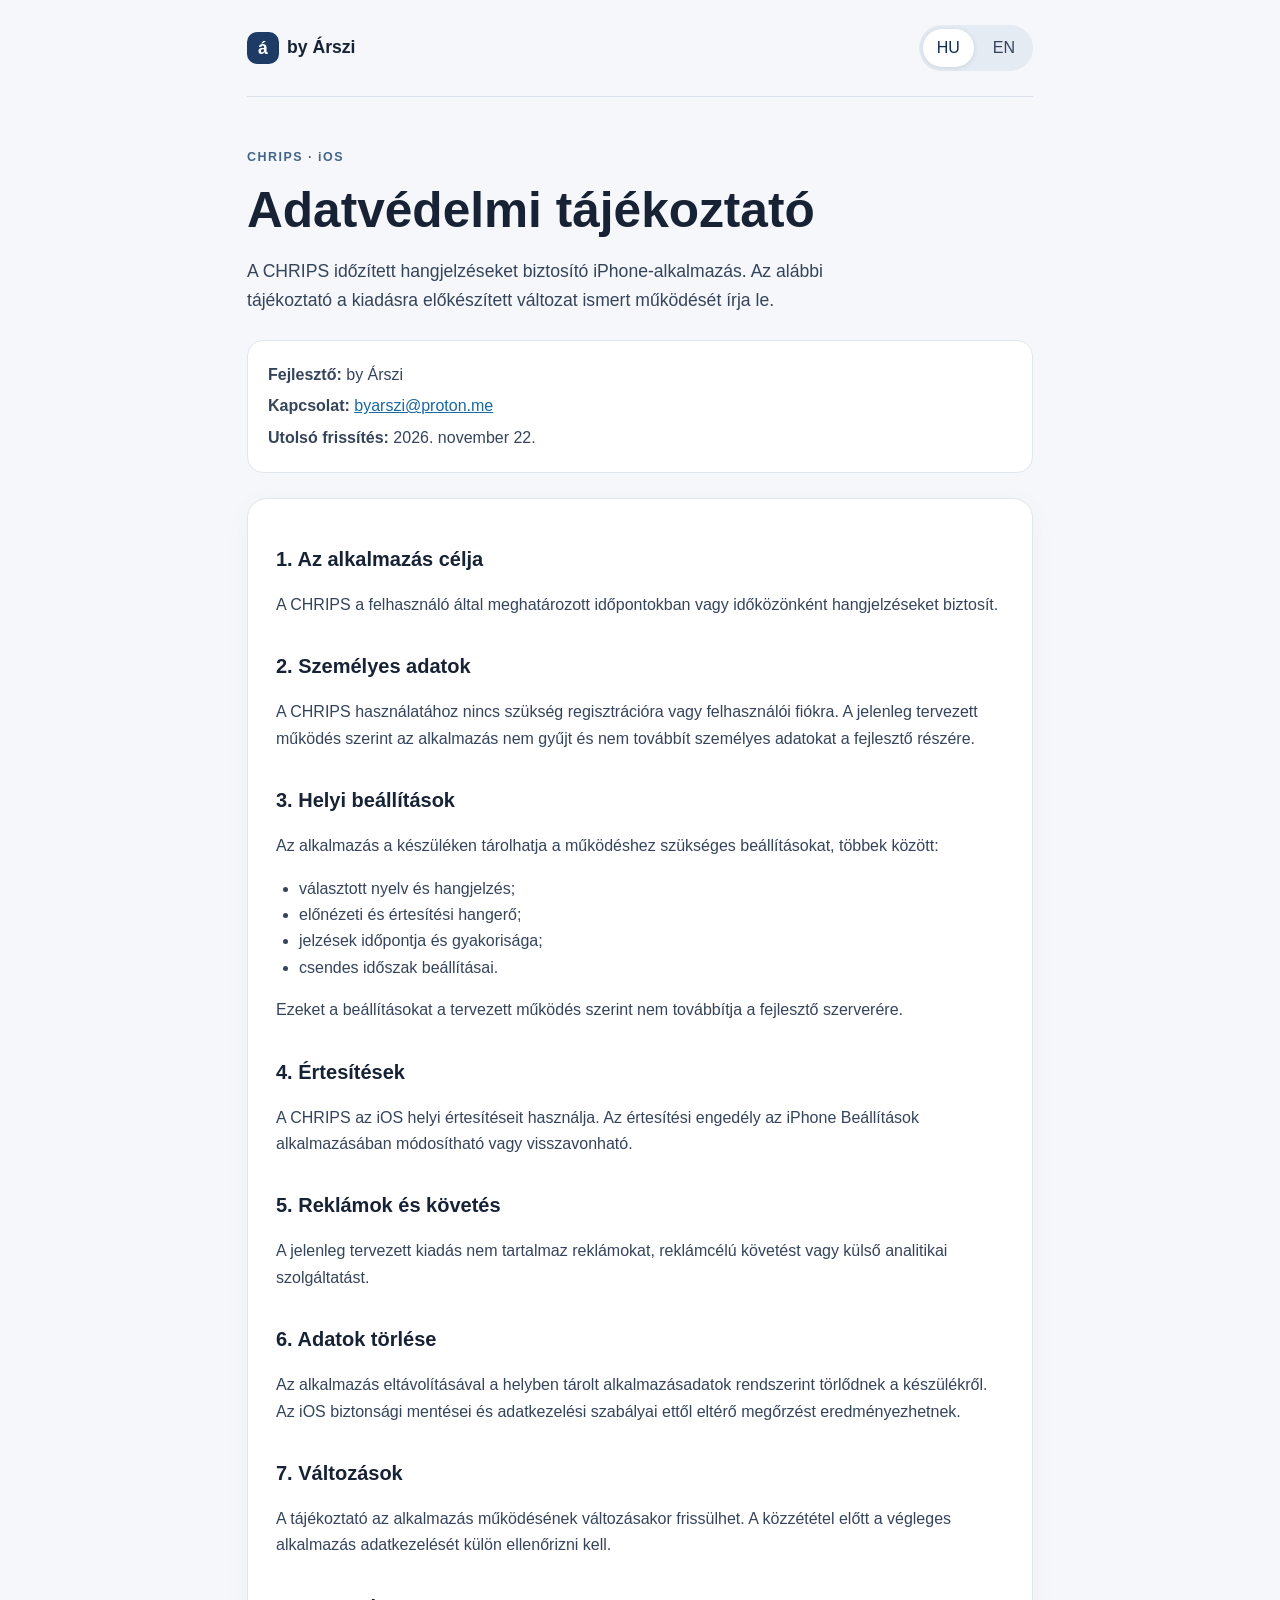
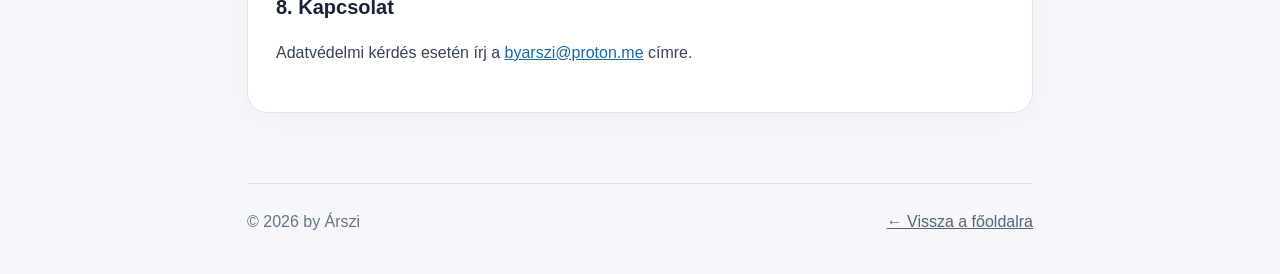
==== chrips-privacy.html @ 4487c19c "Add files via upload" ====
<!doctype html>
<html lang="hu"><head><meta charset="utf-8"><meta name="viewport" content="width=device-width,initial-scale=1"><meta name="theme-color" content="#f5f7fa"><meta name="description" content="CHRIPS – adatvédelmi tájékoztató / Privacy Policy"><title>CHRIPS | Adatvédelem – by Árszi</title>
<style>
:root{color-scheme:light;font-family:-apple-system,BlinkMacSystemFont,"Segoe UI",sans-serif;background:#f5f7fa;color:#172235}*{box-sizing:border-box}body{margin:0;line-height:1.65}a{color:#1768a3}a:focus-visible,button:focus-visible{outline:3px solid #4b9fef;outline-offset:3px}.wrap{max-width:830px;margin:auto;padding:0 22px}header{display:flex;justify-content:space-between;align-items:center;gap:16px;padding:25px 0;border-bottom:1px solid #dce3ec}.brand{font-weight:750;text-decoration:none;color:#172235;font-size:1.1rem}.mark{display:inline-grid;place-items:center;width:32px;height:32px;border-radius:10px;background:#1e3b65;color:white;margin-right:8px}.switch{display:flex;gap:5px;background:#e5ebf2;border-radius:999px;padding:4px}.switch button{font:inherit;border:0;border-radius:999px;padding:6px 14px;background:transparent;color:#35445b;cursor:pointer}.switch button[aria-pressed="true"]{background:#fff;color:#102d50;box-shadow:0 1px 5px #1b355020}main{padding:46px 0 70px}.eyebrow{font-weight:700;letter-spacing:.12em;font-size:.78rem;color:#426589}h1{font-size:clamp(2rem,6vw,3.1rem);line-height:1.16;margin:12px 0 14px}h2{font-size:1.25rem;margin:32px 0 8px}p,li{color:#35445b}.intro{font-size:1.1rem;max-width:660px}.meta{margin:25px 0;padding:16px 20px;background:#fff;border:1px solid #e0e6ee;border-radius:16px}.meta p{margin:5px 0}.content{background:white;border:1px solid #e0e6ee;border-radius:20px;padding:12px 28px 30px;box-shadow:0 6px 30px #18355408}ul{padding-left:23px}footer{border-top:1px solid #dce3ec;padding:25px 0 38px;color:#657388;display:flex;gap:18px;flex-wrap:wrap;justify-content:space-between}footer a{color:#53657d}[hidden]{display:none!important}@media(max-width:520px){header{padding:17px 0}main{padding:28px 0 45px}.content{padding:8px 19px 25px}.wrap{padding:0 16px}}
</style></head><body><div class="wrap"><header><a class="brand" href="index.html"><span class="mark">á</span>by Árszi</a><div class="switch" role="group" aria-label="Language / Nyelv"><button id="huBtn" type="button" aria-pressed="true">HU</button><button id="enBtn" type="button" aria-pressed="false">EN</button></div></header><main>
<section id="hu" lang="hu"><span class="eyebrow">CHRIPS · iOS</span><h1>Adatvédelmi tájékoztató</h1><p class="intro">A CHRIPS időzített hangjelzéseket biztosító iPhone-alkalmazás. Az alábbi tájékoztató a kiadásra előkészített változat ismert működését írja le.</p><div class="meta"><p><strong>Fejlesztő:</strong> by Árszi</p><p><strong>Kapcsolat:</strong> <a href="mailto:byarszi@proton.me">byarszi@proton.me</a></p><p><strong>Utolsó frissítés:</strong> 2026. november 22.</p></div><div class="content"><h2>1. Az alkalmazás célja</h2><p>A CHRIPS a felhasználó által meghatározott időpontokban vagy időközönként hangjelzéseket biztosít.</p><h2>2. Személyes adatok</h2><p>A CHRIPS használatához nincs szükség regisztrációra vagy felhasználói fiókra. A jelenleg tervezett működés szerint az alkalmazás nem gyűjt és nem továbbít személyes adatokat a fejlesztő részére.</p><h2>3. Helyi beállítások</h2><p>Az alkalmazás a készüléken tárolhatja a működéshez szükséges beállításokat, többek között:</p><ul><li>választott nyelv és hangjelzés;</li><li>előnézeti és értesítési hangerő;</li><li>jelzések időpontja és gyakorisága;</li><li>csendes időszak beállításai.</li></ul><p>Ezeket a beállításokat a tervezett működés szerint nem továbbítja a fejlesztő szerverére.</p><h2>4. Értesítések</h2><p>A CHRIPS az iOS helyi értesítéseit használja. Az értesítési engedély az iPhone Beállítások alkalmazásában módosítható vagy visszavonható.</p><h2>5. Reklámok és követés</h2><p>A jelenleg tervezett kiadás nem tartalmaz reklámokat, reklámcélú követést vagy külső analitikai szolgáltatást.</p><h2>6. Adatok törlése</h2><p>Az alkalmazás eltávolításával a helyben tárolt alkalmazásadatok rendszerint törlődnek a készülékről. Az iOS biztonsági mentései és adatkezelési szabályai ettől eltérő megőrzést eredményezhetnek.</p><h2>7. Változások</h2><p>A tájékoztató az alkalmazás működésének változásakor frissülhet. A közzététel előtt a végleges alkalmazás adatkezelését külön ellenőrizni kell.</p><h2>8. Kapcsolat</h2><p>Adatvédelmi kérdés esetén írj a <a href="mailto:byarszi@proton.me">byarszi@proton.me</a> címre.</p></div></section>
<section id="en" lang="en" hidden><span class="eyebrow">CHRIPS · iOS</span><h1>Privacy Policy</h1><p class="intro">CHRIPS is an iPhone app for scheduled sound alerts. This notice describes the currently understood behavior of the version being prepared for release.</p><div class="meta"><p><strong>Developer:</strong> by Árszi</p><p><strong>Contact:</strong> <a href="mailto:byarszi@proton.me">byarszi@proton.me</a></p><p><strong>Last updated:</strong> November 22, 2026</p></div><div class="content"><h2>1. Purpose</h2><p>CHRIPS provides sound alerts at times or intervals chosen by the user.</p><h2>2. Personal information</h2><p>No registration or user account is required. Under the currently planned operation, CHRIPS does not collect or transmit personal information to the developer.</p><h2>3. Settings stored on your device</h2><p>The app may store settings needed for its operation on your device, including:</p><ul><li>selected language and sound;</li><li>preview and notification volume;</li><li>alert times and frequency;</li><li>quiet hours settings.</li></ul><p>Under the planned operation, these settings are not sent to a developer-operated server.</p><h2>4. Notifications</h2><p>CHRIPS uses local iOS notifications. You can change or revoke notification permission in your iPhone's Settings.</p><h2>5. Ads and tracking</h2><p>The currently planned release does not include advertisements, advertising tracking, or third-party analytics.</p><h2>6. Deleting data</h2><p>Removing the app normally deletes its locally stored app data from the device. iOS backups and data retention behavior may differ.</p><h2>7. Changes</h2><p>This policy may be updated if the app's functionality changes. The final release's data practices must be verified before publication.</p><h2>8. Contact</h2><p>For privacy questions, contact <a href="mailto:byarszi@proton.me">byarszi@proton.me</a>.</p></div></section>
</main><footer><span>© <span id="year">2026</span> by Árszi</span><a href="index.html" id="back">← Vissza a főoldalra</a></footer></div><script>
(function(){const hu=document.getElementById('hu'),en=document.getElementById('en'),hb=document.getElementById('huBtn'),eb=document.getElementById('enBtn'),back=document.getElementById('back');function setLang(lang){const isHu=lang==='hu';hu.hidden=!isHu;en.hidden=isHu;hb.setAttribute('aria-pressed',String(isHu));eb.setAttribute('aria-pressed',String(!isHu));document.documentElement.lang=lang;document.title=isHu?'CHRIPS | Adatvédelem – by Árszi':'CHRIPS | Privacy Policy – by Árszi';back.textContent=isHu?'← Vissza a főoldalra':'← Back to homepage';}hb.addEventListener('click',()=>setLang('hu'));eb.addEventListener('click',()=>setLang('en'));setLang(new URLSearchParams(location.search).get('lang')==='en'?'en':'hu');document.getElementById('year').textContent=new Date().getFullYear();})();
</script></body></html>
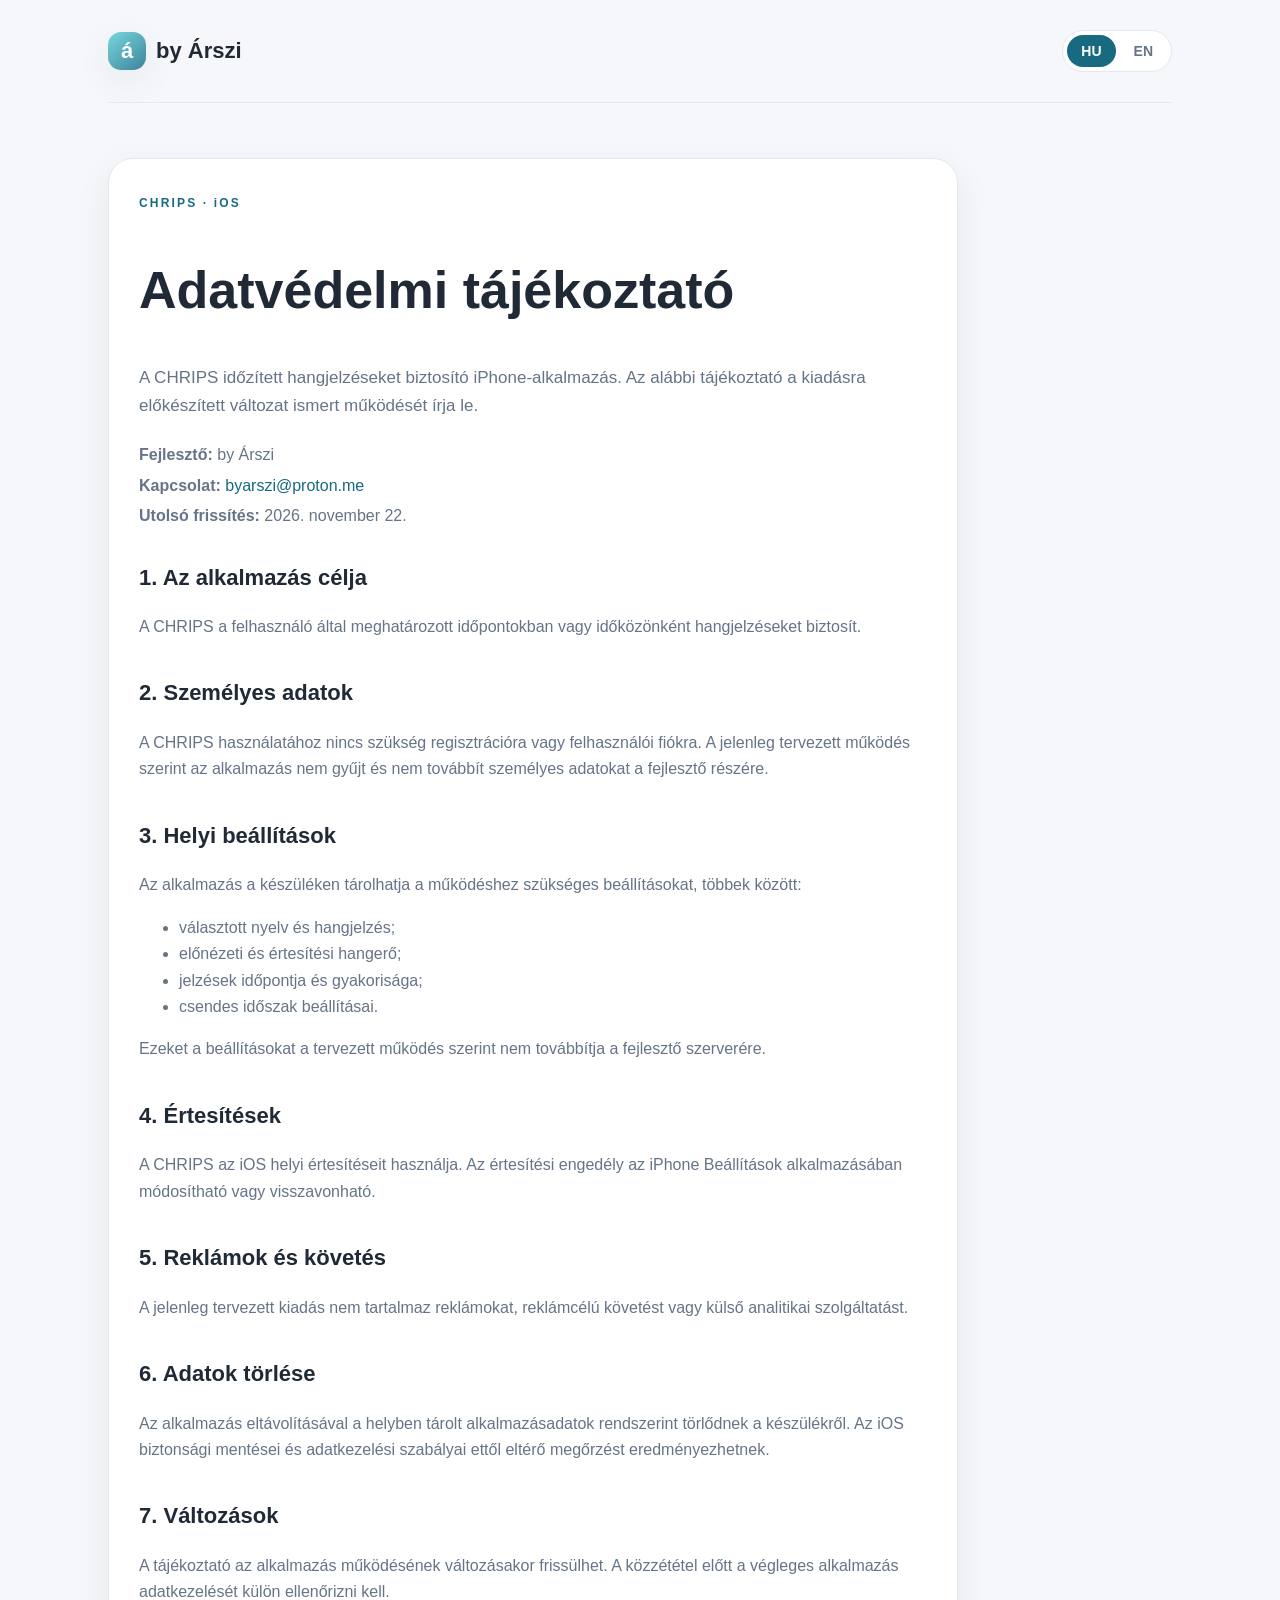
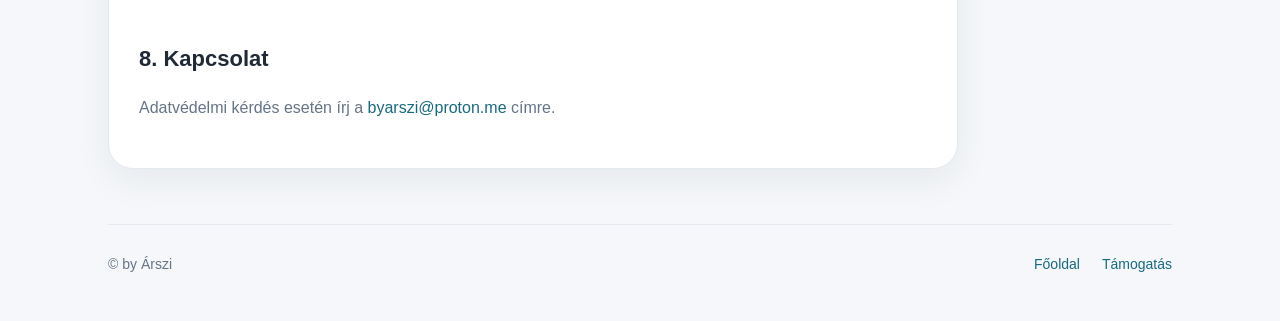
==== commit 4d92a706: "Add files via upload" ====
--- a/chrips-privacy.html
+++ b/chrips-privacy.html
@@ -1,10 +1,166 @@
 <!doctype html>
-<html lang="hu"><head><meta charset="utf-8"><meta name="viewport" content="width=device-width,initial-scale=1"><meta name="theme-color" content="#f5f7fa"><meta name="description" content="CHRIPS – adatvédelmi tájékoztató / Privacy Policy"><title>CHRIPS | Adatvédelem – by Árszi</title>
-<style>
-:root{color-scheme:light;font-family:-apple-system,BlinkMacSystemFont,"Segoe UI",sans-serif;background:#f5f7fa;color:#172235}*{box-sizing:border-box}body{margin:0;line-height:1.65}a{color:#1768a3}a:focus-visible,button:focus-visible{outline:3px solid #4b9fef;outline-offset:3px}.wrap{max-width:830px;margin:auto;padding:0 22px}header{display:flex;justify-content:space-between;align-items:center;gap:16px;padding:25px 0;border-bottom:1px solid #dce3ec}.brand{font-weight:750;text-decoration:none;color:#172235;font-size:1.1rem}.mark{display:inline-grid;place-items:center;width:32px;height:32px;border-radius:10px;background:#1e3b65;color:white;margin-right:8px}.switch{display:flex;gap:5px;background:#e5ebf2;border-radius:999px;padding:4px}.switch button{font:inherit;border:0;border-radius:999px;padding:6px 14px;background:transparent;color:#35445b;cursor:pointer}.switch button[aria-pressed="true"]{background:#fff;color:#102d50;box-shadow:0 1px 5px #1b355020}main{padding:46px 0 70px}.eyebrow{font-weight:700;letter-spacing:.12em;font-size:.78rem;color:#426589}h1{font-size:clamp(2rem,6vw,3.1rem);line-height:1.16;margin:12px 0 14px}h2{font-size:1.25rem;margin:32px 0 8px}p,li{color:#35445b}.intro{font-size:1.1rem;max-width:660px}.meta{margin:25px 0;padding:16px 20px;background:#fff;border:1px solid #e0e6ee;border-radius:16px}.meta p{margin:5px 0}.content{background:white;border:1px solid #e0e6ee;border-radius:20px;padding:12px 28px 30px;box-shadow:0 6px 30px #18355408}ul{padding-left:23px}footer{border-top:1px solid #dce3ec;padding:25px 0 38px;color:#657388;display:flex;gap:18px;flex-wrap:wrap;justify-content:space-between}footer a{color:#53657d}[hidden]{display:none!important}@media(max-width:520px){header{padding:17px 0}main{padding:28px 0 45px}.content{padding:8px 19px 25px}.wrap{padding:0 16px}}
-</style></head><body><div class="wrap"><header><a class="brand" href="index.html"><span class="mark">á</span>by Árszi</a><div class="switch" role="group" aria-label="Language / Nyelv"><button id="huBtn" type="button" aria-pressed="true">HU</button><button id="enBtn" type="button" aria-pressed="false">EN</button></div></header><main>
-<section id="hu" lang="hu"><span class="eyebrow">CHRIPS · iOS</span><h1>Adatvédelmi tájékoztató</h1><p class="intro">A CHRIPS időzített hangjelzéseket biztosító iPhone-alkalmazás. Az alábbi tájékoztató a kiadásra előkészített változat ismert működését írja le.</p><div class="meta"><p><strong>Fejlesztő:</strong> by Árszi</p><p><strong>Kapcsolat:</strong> <a href="mailto:byarszi@proton.me">byarszi@proton.me</a></p><p><strong>Utolsó frissítés:</strong> 2026. november 22.</p></div><div class="content"><h2>1. Az alkalmazás célja</h2><p>A CHRIPS a felhasználó által meghatározott időpontokban vagy időközönként hangjelzéseket biztosít.</p><h2>2. Személyes adatok</h2><p>A CHRIPS használatához nincs szükség regisztrációra vagy felhasználói fiókra. A jelenleg tervezett működés szerint az alkalmazás nem gyűjt és nem továbbít személyes adatokat a fejlesztő részére.</p><h2>3. Helyi beállítások</h2><p>Az alkalmazás a készüléken tárolhatja a működéshez szükséges beállításokat, többek között:</p><ul><li>választott nyelv és hangjelzés;</li><li>előnézeti és értesítési hangerő;</li><li>jelzések időpontja és gyakorisága;</li><li>csendes időszak beállításai.</li></ul><p>Ezeket a beállításokat a tervezett működés szerint nem továbbítja a fejlesztő szerverére.</p><h2>4. Értesítések</h2><p>A CHRIPS az iOS helyi értesítéseit használja. Az értesítési engedély az iPhone Beállítások alkalmazásában módosítható vagy visszavonható.</p><h2>5. Reklámok és követés</h2><p>A jelenleg tervezett kiadás nem tartalmaz reklámokat, reklámcélú követést vagy külső analitikai szolgáltatást.</p><h2>6. Adatok törlése</h2><p>Az alkalmazás eltávolításával a helyben tárolt alkalmazásadatok rendszerint törlődnek a készülékről. Az iOS biztonsági mentései és adatkezelési szabályai ettől eltérő megőrzést eredményezhetnek.</p><h2>7. Változások</h2><p>A tájékoztató az alkalmazás működésének változásakor frissülhet. A közzététel előtt a végleges alkalmazás adatkezelését külön ellenőrizni kell.</p><h2>8. Kapcsolat</h2><p>Adatvédelmi kérdés esetén írj a <a href="mailto:byarszi@proton.me">byarszi@proton.me</a> címre.</p></div></section>
-<section id="en" lang="en" hidden><span class="eyebrow">CHRIPS · iOS</span><h1>Privacy Policy</h1><p class="intro">CHRIPS is an iPhone app for scheduled sound alerts. This notice describes the currently understood behavior of the version being prepared for release.</p><div class="meta"><p><strong>Developer:</strong> by Árszi</p><p><strong>Contact:</strong> <a href="mailto:byarszi@proton.me">byarszi@proton.me</a></p><p><strong>Last updated:</strong> November 22, 2026</p></div><div class="content"><h2>1. Purpose</h2><p>CHRIPS provides sound alerts at times or intervals chosen by the user.</p><h2>2. Personal information</h2><p>No registration or user account is required. Under the currently planned operation, CHRIPS does not collect or transmit personal information to the developer.</p><h2>3. Settings stored on your device</h2><p>The app may store settings needed for its operation on your device, including:</p><ul><li>selected language and sound;</li><li>preview and notification volume;</li><li>alert times and frequency;</li><li>quiet hours settings.</li></ul><p>Under the planned operation, these settings are not sent to a developer-operated server.</p><h2>4. Notifications</h2><p>CHRIPS uses local iOS notifications. You can change or revoke notification permission in your iPhone's Settings.</p><h2>5. Ads and tracking</h2><p>The currently planned release does not include advertisements, advertising tracking, or third-party analytics.</p><h2>6. Deleting data</h2><p>Removing the app normally deletes its locally stored app data from the device. iOS backups and data retention behavior may differ.</p><h2>7. Changes</h2><p>This policy may be updated if the app's functionality changes. The final release's data practices must be verified before publication.</p><h2>8. Contact</h2><p>For privacy questions, contact <a href="mailto:byarszi@proton.me">byarszi@proton.me</a>.</p></div></section>
-</main><footer><span>© <span id="year">2026</span> by Árszi</span><a href="index.html" id="back">← Vissza a főoldalra</a></footer></div><script>
-(function(){const hu=document.getElementById('hu'),en=document.getElementById('en'),hb=document.getElementById('huBtn'),eb=document.getElementById('enBtn'),back=document.getElementById('back');function setLang(lang){const isHu=lang==='hu';hu.hidden=!isHu;en.hidden=isHu;hb.setAttribute('aria-pressed',String(isHu));eb.setAttribute('aria-pressed',String(!isHu));document.documentElement.lang=lang;document.title=isHu?'CHRIPS | Adatvédelem – by Árszi':'CHRIPS | Privacy Policy – by Árszi';back.textContent=isHu?'← Vissza a főoldalra':'← Back to homepage';}hb.addEventListener('click',()=>setLang('hu'));eb.addEventListener('click',()=>setLang('en'));setLang(new URLSearchParams(location.search).get('lang')==='en'?'en':'hu');document.getElementById('year').textContent=new Date().getFullYear();})();
-</script></body></html>+<html lang="hu">
+<head>
+  <meta charset="utf-8">
+  <meta name="viewport" content="width=device-width, initial-scale=1">
+  <meta name="theme-color" content="#f5f7fa">
+  <meta name="description" content="CHRIPS – adatvédelmi tájékoztató / Privacy Policy">
+  <title>CHRIPS | Adatvédelem – by Árszi</title>
+  <!-- A SwiftPix oldallal közös GitHub Pages stíluslap. -->
+  <link rel="stylesheet" href="style.css">
+  <style>
+    /* Csak a CHRIPS két nyelvének kapcsolója igényel külön stílust. */
+    .language-switch {
+      display: inline-flex;
+      align-items: center;
+      gap: 4px;
+      padding: 4px;
+      border: 1px solid var(--line);
+      border-radius: 999px;
+      background: var(--surface);
+      flex-shrink: 0;
+    }
+    .language-switch button {
+      padding: 7px 14px;
+      border: 0;
+      border-radius: 999px;
+      background: transparent;
+      color: var(--muted);
+      font: inherit;
+      font-size: 14px;
+      font-weight: 700;
+      line-height: 1.3;
+      cursor: pointer;
+    }
+    .language-switch button[aria-pressed="true"] {
+      background: var(--accent2);
+      color: var(--surface);
+    }
+    a:focus-visible, button:focus-visible {
+      outline: 3px solid var(--accent);
+      outline-offset: 3px;
+    }
+    .privacy-intro { font-size: 17px; }
+    .privacy-meta { margin: 22px 0 30px; }
+    .privacy-meta p { margin: 4px 0; }
+    .privacy-policy h2:first-of-type { margin-top: 30px; }
+    [hidden] { display: none !important; }
+    @media (max-width: 650px) {
+      .language-switch { align-self: flex-start; }
+      .privacy-intro { font-size: 16px; }
+    }
+  </style>
+</head>
+<body>
+  <div class="wrap">
+    <header>
+      <a class="brand" href="index.html"><span class="mark" aria-hidden="true">á</span> by Árszi</a>
+      <nav aria-label="Language / Nyelv">
+        <div class="language-switch" role="group" aria-label="Language / Nyelv">
+          <button id="huBtn" type="button" aria-pressed="true" aria-controls="hu">HU</button>
+          <button id="enBtn" type="button" aria-pressed="false" aria-controls="en">EN</button>
+        </div>
+      </nav>
+    </header>
+
+    <main>
+      <article id="hu" class="content privacy-policy" lang="hu">
+        <span class="eyebrow">CHRIPS · iOS</span>
+        <h1>Adatvédelmi tájékoztató</h1>
+        <p class="privacy-intro">A CHRIPS időzített hangjelzéseket biztosító iPhone-alkalmazás. Az alábbi tájékoztató a kiadásra előkészített változat ismert működését írja le.</p>
+        <div class="privacy-meta">
+          <p><strong>Fejlesztő:</strong> by Árszi</p>
+          <p><strong>Kapcsolat:</strong> <a href="mailto:byarszi@proton.me">byarszi@proton.me</a></p>
+          <p><strong>Utolsó frissítés:</strong> 2026. november 22.</p>
+        </div>
+        <h2>1. Az alkalmazás célja</h2>
+        <p>A CHRIPS a felhasználó által meghatározott időpontokban vagy időközönként hangjelzéseket biztosít.</p>
+        <h2>2. Személyes adatok</h2>
+        <p>A CHRIPS használatához nincs szükség regisztrációra vagy felhasználói fiókra. A jelenleg tervezett működés szerint az alkalmazás nem gyűjt és nem továbbít személyes adatokat a fejlesztő részére.</p>
+        <h2>3. Helyi beállítások</h2>
+        <p>Az alkalmazás a készüléken tárolhatja a működéshez szükséges beállításokat, többek között:</p>
+        <ul>
+          <li>választott nyelv és hangjelzés;</li>
+          <li>előnézeti és értesítési hangerő;</li>
+          <li>jelzések időpontja és gyakorisága;</li>
+          <li>csendes időszak beállításai.</li>
+        </ul>
+        <p>Ezeket a beállításokat a tervezett működés szerint nem továbbítja a fejlesztő szerverére.</p>
+        <h2>4. Értesítések</h2>
+        <p>A CHRIPS az iOS helyi értesítéseit használja. Az értesítési engedély az iPhone Beállítások alkalmazásában módosítható vagy visszavonható.</p>
+        <h2>5. Reklámok és követés</h2>
+        <p>A jelenleg tervezett kiadás nem tartalmaz reklámokat, reklámcélú követést vagy külső analitikai szolgáltatást.</p>
+        <h2>6. Adatok törlése</h2>
+        <p>Az alkalmazás eltávolításával a helyben tárolt alkalmazásadatok rendszerint törlődnek a készülékről. Az iOS biztonsági mentései és adatkezelési szabályai ettől eltérő megőrzést eredményezhetnek.</p>
+        <h2>7. Változások</h2>
+        <p>A tájékoztató az alkalmazás működésének változásakor frissülhet. A közzététel előtt a végleges alkalmazás adatkezelését külön ellenőrizni kell.</p>
+        <h2>8. Kapcsolat</h2>
+        <p>Adatvédelmi kérdés esetén írj a <a href="mailto:byarszi@proton.me">byarszi@proton.me</a> címre.</p>
+      </article>
+
+      <article id="en" class="content privacy-policy" lang="en" hidden>
+        <span class="eyebrow">CHRIPS · iOS</span>
+        <h1>Privacy Policy</h1>
+        <p class="privacy-intro">CHRIPS is an iPhone app for scheduled sound alerts. This notice describes the currently understood behavior of the version being prepared for release.</p>
+        <div class="privacy-meta">
+          <p><strong>Developer:</strong> by Árszi</p>
+          <p><strong>Contact:</strong> <a href="mailto:byarszi@proton.me">byarszi@proton.me</a></p>
+          <p><strong>Last updated:</strong> November 22, 2026</p>
+        </div>
+        <h2>1. Purpose</h2>
+        <p>CHRIPS provides sound alerts at times or intervals chosen by the user.</p>
+        <h2>2. Personal information</h2>
+        <p>No registration or user account is required. Under the currently planned operation, CHRIPS does not collect or transmit personal information to the developer.</p>
+        <h2>3. Settings stored on your device</h2>
+        <p>The app may store settings needed for its operation on your device, including:</p>
+        <ul>
+          <li>selected language and sound;</li>
+          <li>preview and notification volume;</li>
+          <li>alert times and frequency;</li>
+          <li>quiet hours settings.</li>
+        </ul>
+        <p>Under the planned operation, these settings are not sent to a developer-operated server.</p>
+        <h2>4. Notifications</h2>
+        <p>CHRIPS uses local iOS notifications. You can change or revoke notification permission in your iPhone's Settings.</p>
+        <h2>5. Ads and tracking</h2>
+        <p>The currently planned release does not include advertisements, advertising tracking, or third-party analytics.</p>
+        <h2>6. Deleting data</h2>
+        <p>Removing the app normally deletes its locally stored app data from the device. iOS backups and data retention behavior may differ.</p>
+        <h2>7. Changes</h2>
+        <p>This policy may be updated if the app's functionality changes. The final release's data practices must be verified before publication.</p>
+        <h2>8. Contact</h2>
+        <p>For privacy questions, contact <a href="mailto:byarszi@proton.me">byarszi@proton.me</a>.</p>
+      </article>
+    </main>
+
+    <footer>
+      <span>© by Árszi</span>
+      <div><a id="back" href="index.html">Főoldal</a><a id="support" href="support.html">Támogatás</a></div>
+    </footer>
+  </div>
+  <script>
+    (function () {
+      const hu = document.getElementById('hu');
+      const en = document.getElementById('en');
+      const huBtn = document.getElementById('huBtn');
+      const enBtn = document.getElementById('enBtn');
+      const back = document.getElementById('back');
+      const support = document.getElementById('support');
+      function setLanguage(lang) {
+        const isHu = lang === 'hu';
+        hu.hidden = !isHu;
+        en.hidden = isHu;
+        huBtn.setAttribute('aria-pressed', String(isHu));
+        enBtn.setAttribute('aria-pressed', String(!isHu));
+        document.documentElement.lang = isHu ? 'hu' : 'en';
+        document.title = isHu ? 'CHRIPS | Adatvédelem – by Árszi' : 'CHRIPS | Privacy Policy – by Árszi';
+        back.textContent = isHu ? 'Főoldal' : 'Home';
+        support.textContent = isHu ? 'Támogatás' : 'Support';
+      }
+      huBtn.addEventListener('click', function () { setLanguage('hu'); });
+      enBtn.addEventListener('click', function () { setLanguage('en'); });
+      setLanguage(new URLSearchParams(location.search).get('lang') === 'en' ? 'en' : 'hu');
+    }());
+  </script>
+</body>
+</html>
--- a/style.css
+++ b/style.css
@@ -0,0 +1 @@
+:root{color-scheme:light dark;--bg:#f5f7fa;--surface:#fff;--ink:#202936;--muted:#667487;--line:#e4e9f0;--accent:#368b9e;--accent2:#176a80;--shadow:0 12px 36px rgba(26,44,67,.065)}@media(prefers-color-scheme:dark){:root{--bg:#10151d;--surface:#1b2430;--ink:#edf3f9;--muted:#acb8c8;--line:#354253;--accent:#7ad5dd;--accent2:#7ad5dd;--shadow:0 14px 40px rgba(0,0,0,.16)}}*{box-sizing:border-box}html{scroll-behavior:smooth}body{margin:0;background:var(--bg);color:var(--ink);font:16px/1.65 -apple-system,BlinkMacSystemFont,"Segoe UI",sans-serif}.wrap{max-width:1120px;margin:auto;padding:0 28px}a{color:var(--accent2);text-decoration:none}a:hover{text-decoration:underline}header{display:flex;justify-content:space-between;align-items:center;gap:20px;padding:30px 0;border-bottom:1px solid var(--line)}.brand{display:flex;align-items:center;gap:10px;font-weight:800;font-size:22px;color:var(--ink)}.mark{width:38px;height:38px;border-radius:13px;background:linear-gradient(140deg,#79d7dc,#3c839b);display:grid;place-items:center;color:#fff;box-shadow:var(--shadow)}nav{display:flex;gap:23px;flex-wrap:wrap}nav a{font-size:14px;color:var(--muted)}.hero{padding:105px 0 112px;max-width:790px}.eyebrow{letter-spacing:.18em;color:var(--accent2);font-size:12px;font-weight:800}.hero h1{font-size:clamp(44px,7vw,78px);line-height:1.12;letter-spacing:-.055em;margin:20px 0}.hero h1 span{color:var(--accent2)}.hero p{font-size:20px;color:var(--muted);max-width:620px}.primary{display:inline-block;background:var(--ink);color:var(--bg);padding:13px 23px;border-radius:15px;font-weight:650;margin-top:15px}.primary:hover{text-decoration:none;opacity:.88}.sectiontop{display:flex;align-items:center;justify-content:space-between;gap:15px}.sectiontop span,.status{color:var(--muted);font-size:13px}.cards{display:grid;grid-template-columns:repeat(2,minmax(0,1fr));gap:20px}.card,.note,.content{background:var(--surface);border:1px solid var(--line);border-radius:25px;padding:30px;box-shadow:var(--shadow)}.card{min-height:285px;display:flex;flex-direction:column;align-items:flex-start}.card h3{font-size:23px;margin:12px 0 0}.card p{color:var(--muted);margin:7px 0 18px}.card .status{margin-top:auto}.card a{margin-top:10px}.appicon{width:56px;height:56px;border-radius:18px;display:grid;place-items:center;font-size:28px;color:#fff}.pix{background:linear-gradient(140deg,#7d9cbd,#40536c)}.radio{background:linear-gradient(140deg,#f7a45e,#d56b39)}.chirps{background:linear-gradient(140deg,#75d6cc,#247e91)}.fire{background:linear-gradient(140deg,#e16d68,#a53e3c)}.note{margin:60px 0}.note p,.content p,.content li{color:var(--muted)}.content{margin:55px 0;max-width:850px}.content h1{font-size:clamp(32px,5vw,52px);line-height:1.2}.content h2{margin-top:35px;font-size:22px}footer{border-top:1px solid var(--line);display:flex;justify-content:space-between;gap:15px;padding:28px 0 45px;color:var(--muted);font-size:14px}footer div{display:flex;gap:22px}@media(max-width:650px){.wrap{padding:0 18px}header{align-items:flex-start;flex-direction:column}nav{gap:16px}.hero{padding:70px 0}.hero p{font-size:18px}.cards{grid-template-columns:1fr}.card,.note,.content{padding:24px}footer{flex-direction:column}}
